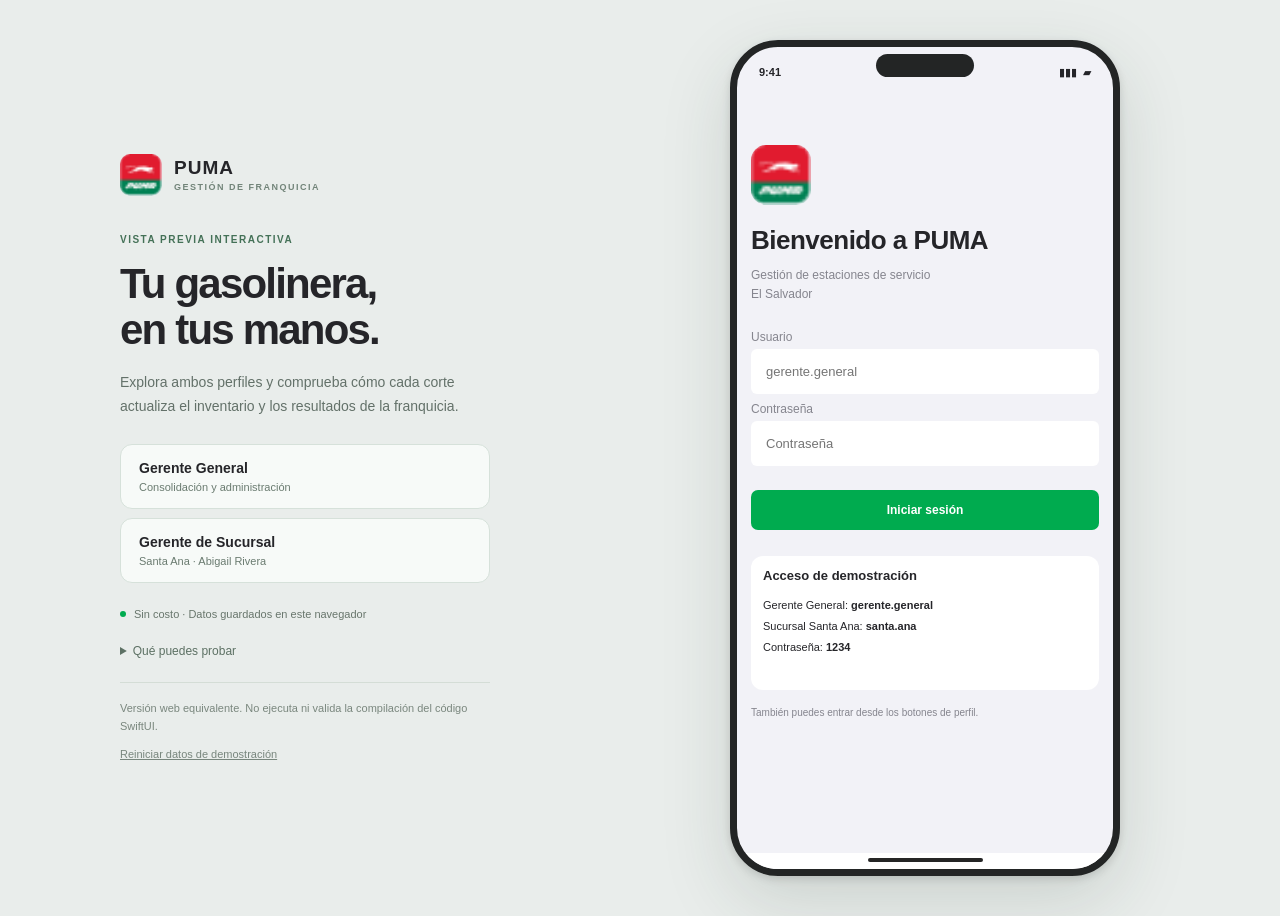
==== web-preview/index.html @ 90e7f9d7 "Implement SwiftUI franchise app and interactive web preview" ====
<!doctype html>
<html lang="es">
<head><meta charset="utf-8"><meta name="viewport" content="width=device-width,initial-scale=1"><meta name="theme-color" content="#00ab4f"><title>PUMA · Vista previa interactiva</title><link rel="icon" href="assets/puma-logo.png"><link rel="stylesheet" href="styles.css"></head>
<body>
<div class="workspace">
 <aside class="preview-panel">
  <div class="preview-brand"><img src="assets/puma-logo.png" alt="PUMA"><span>PUMA<span class="overline">GESTIÓN DE FRANQUICIA</span></span></div>
  <span class="preview-tag">VISTA PREVIA INTERACTIVA</span>
  <h1>Tu gasolinera,<br>en tus manos.</h1>
  <p>Explora ambos perfiles y comprueba cómo cada corte actualiza el inventario y los resultados de la franquicia.</p>
  <div class="role-controls"><button data-action="demo-general" class="role-button"><span>Gerente General</span><small>Consolidación y administración</small></button><button data-action="demo-branch" class="role-button"><span>Gerente de Sucursal</span><small>Santa Ana · Abigail Rivera</small></button></div>
  <div class="preview-note"><span class="status-dot"></span>Sin costo · Datos guardados en este navegador</div>
  <details><summary>Qué puedes probar</summary><ol><li>Abre el perfil de Sucursal.</li><li>Captura el corte vespertino y registra las seis bombas.</li><li>Añade compras o pérdidas y cierra el corte.</li><li>Abre el perfil General y revisa la consolidación.</li></ol></details>
  <p class="technical-note">Versión web equivalente. No ejecuta ni valida la compilación del código SwiftUI.</p>
  <button data-action="reset-request" class="text-button">Reiniciar datos de demostración</button>
 </aside>
 <section class="phone-wrap" aria-label="Vista de la aplicación móvil">
  <div class="phone"><div class="statusbar"><span>9:41</span><span class="island"></span><span>▮▮▮ &nbsp;▰</span></div><main id="app"></main><nav id="navigation" aria-label="Navegación principal"></nav><div class="home-indicator"></div></div>
 </section>
</div>
<div id="toast" role="status" hidden></div>
<dialog id="modal"><div id="modal-content"></div></dialog>
<script src="domain.js"></script><script src="app.js"></script>
</body></html>
---- web-preview/styles.css ----
:root{--green:#00ab4f;--bg:#f2f2f7;--ink:#252529;--muted:#85858e;--line:#ededf1;--critical:#ff3b30;--yellow:#ffcc00;font-family:-apple-system,BlinkMacSystemFont,"Segoe UI",sans-serif;color:var(--ink);background:#e9edeb;font-synthesis:none}
*{box-sizing:border-box}body{margin:0}button,input,select,textarea{font:inherit}button{cursor:pointer}button:disabled{cursor:not-allowed;opacity:.45}button{border:0;background:transparent;color:inherit}button:focus-visible,input:focus-visible,select:focus-visible,summary:focus-visible{outline:3px solid #90dcb0;outline-offset:3px}input,select,textarea{min-width:0;border:1px solid transparent;background:var(--bg);border-radius:6px;padding:10px;width:100%;color:var(--ink)}input[type=checkbox]{width:18px;height:18px;accent-color:var(--green)}input[type=number]{appearance:textfield}input::-webkit-inner-spin-button{appearance:none}label{display:block;font-size:11px;color:var(--muted);margin:8px 0}label input,label select{display:block;margin-top:5px;font-size:13px;color:var(--ink)}label.checkbox{display:flex;align-items:center;gap:8px;color:var(--ink);font-size:12px}h1,h2,h3,p{margin:0}h2{font-size:21px;font-weight:700;letter-spacing:-.5px}h3{font-size:13px;font-weight:650}small{font-size:10px;color:var(--muted)}.workspace{max-width:1120px;min-height:100vh;margin:auto;display:grid;grid-template-columns:1fr 470px;align-items:center;gap:64px;padding:40px}.preview-panel{max-width:370px}.preview-brand{display:flex;align-items:center;gap:12px;font-size:19px;font-weight:750;letter-spacing:1px}.preview-brand img{width:42px;height:42px;border-radius:10px}.overline{display:block;font-size:9px;letter-spacing:1.5px;color:#728479;margin-top:3px}.preview-tag{display:inline-block;margin-top:38px;font-size:10px;letter-spacing:1.5px;font-weight:700;color:#447157}.preview-panel h1{font-size:42px;line-height:1.1;letter-spacing:-1.8px;margin:14px 0 18px;font-weight:750}.preview-panel>p{color:#637169;font-size:14px;line-height:1.7}.role-controls{display:grid;gap:9px;margin:25px 0}.role-button{text-align:left;display:grid;gap:5px;padding:15px 18px;background:#f7faf8;border:1px solid #d6e1da;border-radius:12px}.role-button span{font-size:14px;font-weight:650}.role-button small{color:#6a7b70;font-size:11px}.role-button.active{border-color:var(--green);box-shadow:inset 3px 0 var(--green)}.preview-note{font-size:11px;color:#68766c;display:flex;align-items:center;gap:8px}.status-dot{width:6px;height:6px;display:inline-block;border-radius:50%;background:var(--green)}details{margin:24px 0;font-size:12px;color:#5d7164}summary{cursor:pointer}ol{padding-left:20px;line-height:1.9}.preview-panel>.technical-note{font-size:11px;color:#7a877e;border-top:1px solid #d4ddd6;padding-top:16px}.text-button{font-size:11px;color:#78867d;text-decoration:underline;margin-top:12px;padding:0}.phone-wrap{display:flex;justify-content:center}.phone{width:390px;height:min(840px,calc(100vh - 64px));min-height:640px;border:7px solid #232525;border-radius:48px;background:var(--bg);box-shadow:0 25px 70px #24362b25,0 3px 8px #0002;overflow:hidden;display:flex;flex-direction:column;position:relative}.statusbar{flex:0 0 44px;position:relative;display:flex;justify-content:space-between;align-items:center;padding:6px 22px 0;font-size:11px;font-weight:700}.island{position:absolute;width:98px;height:23px;left:50%;top:7px;transform:translateX(-50%);border-radius:18px;background:#232525}#app{overflow-y:auto;flex:1;scrollbar-width:thin;padding:10px 14px 18px;scrollbar-color:#d9d9e0 transparent}.brand{display:flex;align-items:center;gap:7px;margin-bottom:14px}.brand img{width:32px;height:32px;border-radius:7px}.brand-name{color:var(--green);font-size:10px;font-weight:750}.brand small{font-size:9px;display:block}.brand .avatar{margin-left:auto}.avatar{width:30px;height:30px;border-radius:50%;background:#ffbd66;display:grid;place-items:center;font-size:22px}.welcome{font-size:19px;margin-bottom:12px}.page-head{display:flex;justify-content:space-between;align-items:center;margin:4px 0 15px;gap:8px}.page-head .primary{font-size:11px;padding:7px 12px;min-height:31px}.card{background:#fff;border-radius:12px;padding:12px;margin-bottom:12px}.card h3{margin-bottom:12px}.metrics{display:grid;grid-template-columns:1fr 1fr;gap:9px;margin-bottom:14px}.metric{background:white;border:1px solid #62bde3;border-radius:10px;padding:11px;min-height:88px;position:relative}.metric-title{font-size:11px;display:block;margin-bottom:12px;max-width:85%}.metric strong{font-size:20px;letter-spacing:-.6px;display:block}.metric small{font-size:9px}.metric .bubble{position:absolute;right:9px;top:9px;background:var(--bg);width:23px;height:23px;border-radius:50%;display:grid;place-items:center;color:#8e9ba5}.metric.cyan{background:#aed9e8;border:0;min-height:62px}.metric.cyan .metric-title{font-size:10px;margin-bottom:4px}.metric.cyan strong{font-size:17px}.pills{display:flex;gap:6px;overflow:auto;scrollbar-width:none;margin:10px 0 15px;white-space:nowrap}.pill{background:white;border-radius:20px;border:1px solid var(--line);padding:7px 11px;font-size:10px}.pill.active{background:var(--green);color:white;border-color:var(--green)}.row{display:flex;align-items:center;justify-content:space-between;gap:10px}.row+ .row{margin-top:10px}.muted{color:var(--muted)}.green{color:var(--green)}.critical{color:var(--critical)}.medium{color:#a87500}.optimal{color:var(--green)}.primary{background:var(--green);color:white;border-radius:7px;padding:11px;font-size:12px;font-weight:650;min-height:40px}.outline{border:1px solid var(--green);color:var(--green);border-radius:6px;padding:9px;font-size:11px;min-height:34px}.wide{width:100%}.section-title{font-size:13px;font-weight:700;margin:18px 0 10px}.station-button{text-align:left;display:block;width:100%}.station-button b{font-size:14px}.station-button p{font-size:11px;margin:5px 0}.station-button small{display:block;line-height:1.5}.divider{height:1px;background:var(--line);margin:11px 0}.badge{padding:4px 6px;border-radius:5px;background:#e3f6eb;color:var(--green);font-size:9px;font-weight:650;white-space:nowrap}.badge.critical{background:#fff0ef;color:var(--critical)}.badge.medium{background:#fff7dd;color:#ba8200}.gauge-grid{display:grid;grid-template-columns:repeat(3,1fr);gap:7px}.gauge{display:flex;align-items:center;flex-direction:column;gap:5px;background:var(--bg);border-radius:8px;padding:10px 4px}.gauge-name{font-size:10px;font-weight:650}.tank{position:relative;height:64px;width:32px;border-radius:5px;background:#e5e5ed;overflow:hidden;margin:4px 0}.tank-fill{position:absolute;bottom:0;width:100%;background:var(--green)}.tank-fill.medium{background:var(--yellow)}.tank-fill.critical{background:var(--critical)}.gauge strong{font-size:11px}.gauge small{font-size:9px}.alert{font-size:11px;padding:12px;border-radius:7px;display:flex;gap:9px;margin-bottom:8px;background:#ffecec;color:var(--critical)}.alert p{font-size:9px;color:#777;margin-top:4px}.alert.medium{background:#fff8df;color:#ae8000}.status-strip{background:var(--green);color:white;font-size:10px;font-weight:600;padding:10px;margin:0 -14px 12px}.actions{display:grid;grid-template-columns:repeat(3,1fr);gap:7px}.actions button{font-size:10px;background:#fff;border:1px solid #e7e7ef;border-radius:7px;padding:10px 5px;display:grid;justify-items:center;gap:6px}.actions svg{color:var(--green)}.pump-grid{display:grid;grid-template-columns:repeat(3,1fr);gap:7px}.pump-tile{background:#fff;border-radius:9px;padding:11px 8px;text-align:left;border:1px solid var(--line)}.pump-tile b{display:block;font-size:11px;margin:7px 0 5px}.pump-tile small{display:block;line-height:1.6;font-size:9px}.progress-track{height:6px;background:var(--bg);border-radius:5px;margin-top:6px;overflow:hidden}.progress-fill{height:100%;background:var(--green)}.performance-row{font-size:10px;margin-bottom:13px}.performance-row .row{margin:0}.tabbar{height:57px;display:flex;justify-content:space-around;align-items:center;border-top:1px solid #e6e6ed;background:white;flex:0 0 auto}.tabbar button{width:20%;display:grid;justify-items:center;gap:5px;font-size:8px;color:#96969f;padding:8px 2px}.tabbar button.active{color:var(--green);font-weight:700}.icon{width:17px;height:17px;display:inline-block;vertical-align:middle;stroke:currentColor;stroke-width:1.7;fill:none;stroke-linecap:round;stroke-linejoin:round}.home-indicator{background:#fff;height:16px;flex:0 0 auto}.home-indicator:after{content:"";display:block;width:115px;height:4px;background:#252525;border-radius:4px;margin:5px auto}.segmented{display:flex;gap:3px;padding:3px;background:#fff;border-radius:8px;margin-bottom:13px}.segmented button{font-size:10px;padding:8px 6px;flex:1;border-radius:5px}.segmented button.active{background:var(--green);color:white;font-weight:650}.cut-footer{display:flex;gap:8px;position:sticky;bottom:-18px;background:var(--bg);padding:12px 0 0}.cut-footer .primary{flex:1}.pump-form .row{margin:0}.pump-form h3{margin:0}.pump-fields{display:grid;grid-template-columns:1fr 1fr;gap:10px}.purchase-line{font-size:11px;padding:8px 0;border-bottom:1px solid var(--line)}.purchase-line .remove{color:var(--critical);font-size:11px}.inline-total{background:var(--bg);padding:10px;border-radius:6px;font-size:16px;font-weight:700;margin-top:7px}.login{padding-top:44px}.login .login-logo{width:60px;height:60px;border-radius:15px;margin-bottom:16px}.login h2{font-size:26px;margin-bottom:10px}.login p{font-size:12px;line-height:1.6;margin-bottom:20px}.login form{margin:26px 0}.login label{font-size:12px}.login input{background:white;padding:14px}.login .primary{margin-top:14px}.empty{font-size:12px;color:var(--muted);padding:18px 8px;line-height:1.8}.search{position:relative;margin-bottom:12px}.search input{background:white;padding:11px 12px}.search .icon{position:absolute;right:10px;top:11px;color:var(--green)}.back{font-size:12px;color:var(--green);padding:5px 0;margin-bottom:9px}.chart{width:100%;height:145px}.chart text{font-size:10px;fill:var(--muted)}.chart .line{fill:none;stroke:var(--green);stroke-width:2}.profile-label{font-size:11px;color:var(--muted);margin-bottom:3px}.profile-value{font-size:14px;margin-bottom:15px}dialog{border:0;border-radius:16px;padding:20px;width:min(360px,calc(100vw - 30px));color:var(--ink);box-shadow:0 20px 80px #0003}dialog::backdrop{background:#17211c66}dialog h2{font-size:19px;margin-bottom:10px}dialog p{font-size:12px;line-height:1.7;margin:10px 0}dialog .buttons{display:flex;justify-content:flex-end;gap:10px;margin-top:18px}.dialog-error{color:var(--critical);font-size:11px;line-height:1.5;margin-top:10px}#toast{position:fixed;bottom:24px;left:50%;transform:translateX(-50%);background:#26372c;color:white;padding:12px 18px;border-radius:10px;font-size:12px;z-index:10;max-width:90vw;box-shadow:0 8px 30px #0002}.cut-counter{font-size:11px;padding:10px 0;color:var(--muted)}.fuel-sales .row{font-size:11px;margin:10px 0}.reception .row{font-size:10px}.report-stats{display:grid;grid-template-columns:1fr 1fr;gap:10px}.report-stats .card strong{font-size:19px}.report-stats small{display:block;margin-bottom:8px}.error-panel{color:var(--critical);font-size:12px;line-height:1.6;background:#fff0ee;padding:12px;border-radius:8px}
@media(max-width:760px){.workspace{display:flex;flex-direction:column;padding:16px;gap:18px;align-items:center}.preview-panel{width:100%;max-width:450px}.preview-panel h1,.preview-panel>p:not(.technical-note),.preview-note,details,.preview-tag,.text-button{display:none}.preview-brand{font-size:15px}.preview-brand img{width:32px;height:32px}.role-controls{grid-template-columns:1fr 1fr;margin:14px 0 10px}.role-button{padding:10px}.role-button span{font-size:12px}.role-button small{font-size:9px}.preview-panel>.technical-note{font-size:10px;padding-top:8px}.phone{height:790px;min-height:0;width:min(390px,calc(100vw - 20px));border-width:5px}.phone-wrap{width:100%}.preview-panel h1{font-size:30px}}
@media(prefers-reduced-motion:no-preference){button{transition:background .15s,border-color .15s}.tank-fill,.progress-fill{transition:height .25s,width .25s}}
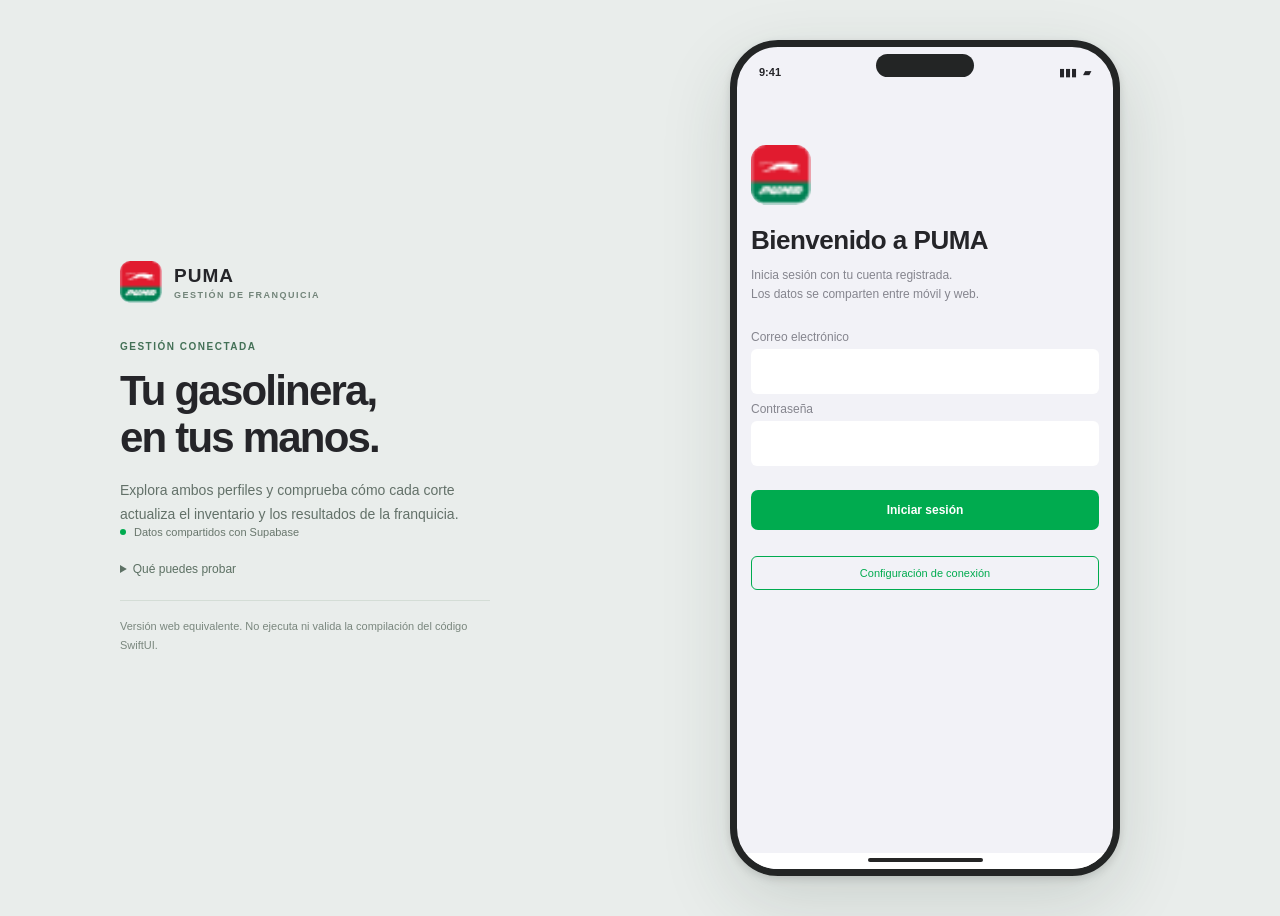
==== commit a96d03c8: "feat: add shift management functionality with scheduling, details, and editing capabilities - Implem" ====
--- a/web-preview/index.html
+++ b/web-preview/index.html
@@ -5,14 +5,14 @@
 <div class="workspace">
  <aside class="preview-panel">
   <div class="preview-brand"><img src="assets/puma-logo.png" alt="PUMA"><span>PUMA<span class="overline">GESTIÓN DE FRANQUICIA</span></span></div>
-  <span class="preview-tag">VISTA PREVIA INTERACTIVA</span>
+  <span class="preview-tag">GESTIÓN CONECTADA</span>
   <h1>Tu gasolinera,<br>en tus manos.</h1>
   <p>Explora ambos perfiles y comprueba cómo cada corte actualiza el inventario y los resultados de la franquicia.</p>
-  <div class="role-controls"><button data-action="demo-general" class="role-button"><span>Gerente General</span><small>Consolidación y administración</small></button><button data-action="demo-branch" class="role-button"><span>Gerente de Sucursal</span><small>Santa Ana · Abigail Rivera</small></button></div>
-  <div class="preview-note"><span class="status-dot"></span>Sin costo · Datos guardados en este navegador</div>
+  <div class="role-controls" hidden><button data-action="demo-general" class="role-button"><span>Gerente General</span><small>Consolidación y administración</small></button><button data-action="demo-branch" class="role-button"><span>Gerente de Sucursal</span><small>Santa Ana · Abigail Rivera</small></button></div>
+  <div class="preview-note"><span class="status-dot"></span>Datos compartidos con Supabase</div>
   <details><summary>Qué puedes probar</summary><ol><li>Abre el perfil de Sucursal.</li><li>Captura el corte vespertino y registra las seis bombas.</li><li>Añade compras o pérdidas y cierra el corte.</li><li>Abre el perfil General y revisa la consolidación.</li></ol></details>
   <p class="technical-note">Versión web equivalente. No ejecuta ni valida la compilación del código SwiftUI.</p>
-  <button data-action="reset-request" class="text-button">Reiniciar datos de demostración</button>
+  <button hidden data-action="reset-request" class="text-button">Reiniciar datos de demostración</button>
  </aside>
  <section class="phone-wrap" aria-label="Vista de la aplicación móvil">
   <div class="phone"><div class="statusbar"><span>9:41</span><span class="island"></span><span>▮▮▮ &nbsp;▰</span></div><main id="app"></main><nav id="navigation" aria-label="Navegación principal"></nav><div class="home-indicator"></div></div>
@@ -20,5 +20,5 @@
 </div>
 <div id="toast" role="status" hidden></div>
 <dialog id="modal"><div id="modal-content"></div></dialog>
-<script src="domain.js"></script><script src="app.js"></script>
+<script src="domain.js"></script><script src="operations.js"></script><script src="app.js"></script><script src="modules.js"></script><script src="shifts.js"></script><script src="supabase.js"></script>
 </body></html>
--- a/web-preview/styles.css
+++ b/web-preview/styles.css
@@ -1,4 +1,7 @@
 :root{--green:#00ab4f;--bg:#f2f2f7;--ink:#252529;--muted:#85858e;--line:#ededf1;--critical:#ff3b30;--yellow:#ffcc00;font-family:-apple-system,BlinkMacSystemFont,"Segoe UI",sans-serif;color:var(--ink);background:#e9edeb;font-synthesis:none}
+[hidden]{display:none!important}
+.person-initials{display:grid;place-items:center;width:40px;height:40px;border-radius:50%;background:#e4f7ec;color:var(--green);font-weight:700;flex-shrink:0}.shift-badge.pending{background:#fff8df;color:#bc7900}.product-edit{display:block;margin:8px 0 0 auto;font-size:10px;color:var(--green)}.service-heading{display:flex;align-items:center;gap:10px;font-size:12px;margin-bottom:10px}.service-icon,.add-product{display:grid;place-items:center;width:28px;height:28px;border-radius:6px;background:#e4f7ec;color:var(--green);font-size:19px}.service-notes{font-size:11px;line-height:1.6}.cart-line{padding:9px 0;border-bottom:1px solid var(--line);font-size:11px}.cart-line .row{margin-top:7px}.cart-line input{width:58px;padding:6px}.sale-success{text-align:center;padding:25px 0}.sale-success>span{display:grid;place-items:center;margin:0 auto 15px;width:48px;height:48px;border-radius:50%;background:#e4f7ec;color:var(--green);font-size:24px}#app:has([data-design-view]) .card>h3{color:var(--green)}#app:has([data-design-view]) .card .buttons{margin-top:12px}#modal:has(form[data-module]){background:var(--bg);border-radius:12px}#modal:has(form[data-module]) h2{font-size:19px}form[data-module] fieldset{border:0;border-radius:10px;background:white;padding:12px;margin:14px 0}form[data-module] legend{float:left;width:100%;font-size:12px;font-weight:650;color:var(--green);margin-bottom:8px}form[data-module] fieldset label{clear:both}form[data-module] .buttons{position:sticky;bottom:0;background:var(--bg);padding-top:12px}
 *{box-sizing:border-box}body{margin:0}button,input,select,textarea{font:inherit}button{cursor:pointer}button:disabled{cursor:not-allowed;opacity:.45}button{border:0;background:transparent;color:inherit}button:focus-visible,input:focus-visible,select:focus-visible,summary:focus-visible{outline:3px solid #90dcb0;outline-offset:3px}input,select,textarea{min-width:0;border:1px solid transparent;background:var(--bg);border-radius:6px;padding:10px;width:100%;color:var(--ink)}input[type=checkbox]{width:18px;height:18px;accent-color:var(--green)}input[type=number]{appearance:textfield}input::-webkit-inner-spin-button{appearance:none}label{display:block;font-size:11px;color:var(--muted);margin:8px 0}label input,label select{display:block;margin-top:5px;font-size:13px;color:var(--ink)}label.checkbox{display:flex;align-items:center;gap:8px;color:var(--ink);font-size:12px}h1,h2,h3,p{margin:0}h2{font-size:21px;font-weight:700;letter-spacing:-.5px}h3{font-size:13px;font-weight:650}small{font-size:10px;color:var(--muted)}.workspace{max-width:1120px;min-height:100vh;margin:auto;display:grid;grid-template-columns:1fr 470px;align-items:center;gap:64px;padding:40px}.preview-panel{max-width:370px}.preview-brand{display:flex;align-items:center;gap:12px;font-size:19px;font-weight:750;letter-spacing:1px}.preview-brand img{width:42px;height:42px;border-radius:10px}.overline{display:block;font-size:9px;letter-spacing:1.5px;color:#728479;margin-top:3px}.preview-tag{display:inline-block;margin-top:38px;font-size:10px;letter-spacing:1.5px;font-weight:700;color:#447157}.preview-panel h1{font-size:42px;line-height:1.1;letter-spacing:-1.8px;margin:14px 0 18px;font-weight:750}.preview-panel>p{color:#637169;font-size:14px;line-height:1.7}.role-controls{display:grid;gap:9px;margin:25px 0}.role-button{text-align:left;display:grid;gap:5px;padding:15px 18px;background:#f7faf8;border:1px solid #d6e1da;border-radius:12px}.role-button span{font-size:14px;font-weight:650}.role-button small{color:#6a7b70;font-size:11px}.role-button.active{border-color:var(--green);box-shadow:inset 3px 0 var(--green)}.preview-note{font-size:11px;color:#68766c;display:flex;align-items:center;gap:8px}.status-dot{width:6px;height:6px;display:inline-block;border-radius:50%;background:var(--green)}details{margin:24px 0;font-size:12px;color:#5d7164}summary{cursor:pointer}ol{padding-left:20px;line-height:1.9}.preview-panel>.technical-note{font-size:11px;color:#7a877e;border-top:1px solid #d4ddd6;padding-top:16px}.text-button{font-size:11px;color:#78867d;text-decoration:underline;margin-top:12px;padding:0}.phone-wrap{display:flex;justify-content:center}.phone{width:390px;height:min(840px,calc(100vh - 64px));min-height:640px;border:7px solid #232525;border-radius:48px;background:var(--bg);box-shadow:0 25px 70px #24362b25,0 3px 8px #0002;overflow:hidden;display:flex;flex-direction:column;position:relative}.statusbar{flex:0 0 44px;position:relative;display:flex;justify-content:space-between;align-items:center;padding:6px 22px 0;font-size:11px;font-weight:700}.island{position:absolute;width:98px;height:23px;left:50%;top:7px;transform:translateX(-50%);border-radius:18px;background:#232525}#app{overflow-y:auto;flex:1;scrollbar-width:thin;padding:10px 14px 18px;scrollbar-color:#d9d9e0 transparent}.brand{display:flex;align-items:center;gap:7px;margin-bottom:14px}.brand img{width:32px;height:32px;border-radius:7px}.brand-name{color:var(--green);font-size:10px;font-weight:750}.brand small{font-size:9px;display:block}.brand .avatar{margin-left:auto}.avatar{width:30px;height:30px;border-radius:50%;background:#ffbd66;display:grid;place-items:center;font-size:22px}.welcome{font-size:19px;margin-bottom:12px}.page-head{display:flex;justify-content:space-between;align-items:center;margin:4px 0 15px;gap:8px}.page-head .primary{font-size:11px;padding:7px 12px;min-height:31px}.card{background:#fff;border-radius:12px;padding:12px;margin-bottom:12px}.card h3{margin-bottom:12px}.metrics{display:grid;grid-template-columns:1fr 1fr;gap:9px;margin-bottom:14px}.metric{background:white;border:1px solid #62bde3;border-radius:10px;padding:11px;min-height:88px;position:relative}.metric-title{font-size:11px;display:block;margin-bottom:12px;max-width:85%}.metric strong{font-size:20px;letter-spacing:-.6px;display:block}.metric small{font-size:9px}.metric .bubble{position:absolute;right:9px;top:9px;background:var(--bg);width:23px;height:23px;border-radius:50%;display:grid;place-items:center;color:#8e9ba5}.metric.cyan{background:#aed9e8;border:0;min-height:62px}.metric.cyan .metric-title{font-size:10px;margin-bottom:4px}.metric.cyan strong{font-size:17px}.pills{display:flex;gap:6px;overflow:auto;scrollbar-width:none;margin:10px 0 15px;white-space:nowrap}.pill{background:white;border-radius:20px;border:1px solid var(--line);padding:7px 11px;font-size:10px}.pill.active{background:var(--green);color:white;border-color:var(--green)}.row{display:flex;align-items:center;justify-content:space-between;gap:10px}.row+ .row{margin-top:10px}.muted{color:var(--muted)}.green{color:var(--green)}.critical{color:var(--critical)}.medium{color:#a87500}.optimal{color:var(--green)}.primary{background:var(--green);color:white;border-radius:7px;padding:11px;font-size:12px;font-weight:650;min-height:40px}.outline{border:1px solid var(--green);color:var(--green);border-radius:6px;padding:9px;font-size:11px;min-height:34px}.wide{width:100%}.section-title{font-size:13px;font-weight:700;margin:18px 0 10px}.station-button{text-align:left;display:block;width:100%}.station-button b{font-size:14px}.station-button p{font-size:11px;margin:5px 0}.station-button small{display:block;line-height:1.5}.divider{height:1px;background:var(--line);margin:11px 0}.badge{padding:4px 6px;border-radius:5px;background:#e3f6eb;color:var(--green);font-size:9px;font-weight:650;white-space:nowrap}.badge.critical{background:#fff0ef;color:var(--critical)}.badge.medium{background:#fff7dd;color:#ba8200}.gauge-grid{display:grid;grid-template-columns:repeat(3,1fr);gap:7px}.gauge{display:flex;align-items:center;flex-direction:column;gap:5px;background:var(--bg);border-radius:8px;padding:10px 4px}.gauge-name{font-size:10px;font-weight:650}.tank{position:relative;height:64px;width:32px;border-radius:5px;background:#e5e5ed;overflow:hidden;margin:4px 0}.tank-fill{position:absolute;bottom:0;width:100%;background:var(--green)}.tank-fill.medium{background:var(--yellow)}.tank-fill.critical{background:var(--critical)}.gauge strong{font-size:11px}.gauge small{font-size:9px}.alert{font-size:11px;padding:12px;border-radius:7px;display:flex;gap:9px;margin-bottom:8px;background:#ffecec;color:var(--critical)}.alert p{font-size:9px;color:#777;margin-top:4px}.alert.medium{background:#fff8df;color:#ae8000}.status-strip{background:var(--green);color:white;font-size:10px;font-weight:600;padding:10px;margin:0 -14px 12px}.actions{display:grid;grid-template-columns:repeat(3,1fr);gap:7px}.actions button{font-size:10px;background:#fff;border:1px solid #e7e7ef;border-radius:7px;padding:10px 5px;display:grid;justify-items:center;gap:6px}.actions svg{color:var(--green)}.pump-grid{display:grid;grid-template-columns:repeat(3,1fr);gap:7px}.pump-tile{background:#fff;border-radius:9px;padding:11px 8px;text-align:left;border:1px solid var(--line)}.pump-tile b{display:block;font-size:11px;margin:7px 0 5px}.pump-tile small{display:block;line-height:1.6;font-size:9px}.progress-track{height:6px;background:var(--bg);border-radius:5px;margin-top:6px;overflow:hidden}.progress-fill{height:100%;background:var(--green)}.performance-row{font-size:10px;margin-bottom:13px}.performance-row .row{margin:0}.tabbar{height:57px;display:flex;justify-content:space-around;align-items:center;border-top:1px solid #e6e6ed;background:white;flex:0 0 auto}.tabbar button{width:20%;display:grid;justify-items:center;gap:5px;font-size:8px;color:#96969f;padding:8px 2px}.tabbar button.active{color:var(--green);font-weight:700}.icon{width:17px;height:17px;display:inline-block;vertical-align:middle;stroke:currentColor;stroke-width:1.7;fill:none;stroke-linecap:round;stroke-linejoin:round}.home-indicator{background:#fff;height:16px;flex:0 0 auto}.home-indicator:after{content:"";display:block;width:115px;height:4px;background:#252525;border-radius:4px;margin:5px auto}.segmented{display:flex;gap:3px;padding:3px;background:#fff;border-radius:8px;margin-bottom:13px}.segmented button{font-size:10px;padding:8px 6px;flex:1;border-radius:5px}.segmented button.active{background:var(--green);color:white;font-weight:650}.cut-footer{display:flex;gap:8px;position:sticky;bottom:-18px;background:var(--bg);padding:12px 0 0}.cut-footer .primary{flex:1}.pump-form .row{margin:0}.pump-form h3{margin:0}.pump-fields{display:grid;grid-template-columns:1fr 1fr;gap:10px}.purchase-line{font-size:11px;padding:8px 0;border-bottom:1px solid var(--line)}.purchase-line .remove{color:var(--critical);font-size:11px}.inline-total{background:var(--bg);padding:10px;border-radius:6px;font-size:16px;font-weight:700;margin-top:7px}.login{padding-top:44px}.login .login-logo{width:60px;height:60px;border-radius:15px;margin-bottom:16px}.login h2{font-size:26px;margin-bottom:10px}.login p{font-size:12px;line-height:1.6;margin-bottom:20px}.login form{margin:26px 0}.login label{font-size:12px}.login input{background:white;padding:14px}.login .primary{margin-top:14px}.empty{font-size:12px;color:var(--muted);padding:18px 8px;line-height:1.8}.search{position:relative;margin-bottom:12px}.search input{background:white;padding:11px 12px}.search .icon{position:absolute;right:10px;top:11px;color:var(--green)}.back{font-size:12px;color:var(--green);padding:5px 0;margin-bottom:9px}.chart{width:100%;height:145px}.chart text{font-size:10px;fill:var(--muted)}.chart .line{fill:none;stroke:var(--green);stroke-width:2}.profile-label{font-size:11px;color:var(--muted);margin-bottom:3px}.profile-value{font-size:14px;margin-bottom:15px}dialog{border:0;border-radius:16px;padding:20px;width:min(360px,calc(100vw - 30px));color:var(--ink);box-shadow:0 20px 80px #0003}dialog::backdrop{background:#17211c66}dialog h2{font-size:19px;margin-bottom:10px}dialog p{font-size:12px;line-height:1.7;margin:10px 0}dialog .buttons{display:flex;justify-content:flex-end;gap:10px;margin-top:18px}.dialog-error{color:var(--critical);font-size:11px;line-height:1.5;margin-top:10px}#toast{position:fixed;bottom:24px;left:50%;transform:translateX(-50%);background:#26372c;color:white;padding:12px 18px;border-radius:10px;font-size:12px;z-index:10;max-width:90vw;box-shadow:0 8px 30px #0002}.cut-counter{font-size:11px;padding:10px 0;color:var(--muted)}.fuel-sales .row{font-size:11px;margin:10px 0}.reception .row{font-size:10px}.report-stats{display:grid;grid-template-columns:1fr 1fr;gap:10px}.report-stats .card strong{font-size:19px}.report-stats small{display:block;margin-bottom:8px}.error-panel{color:var(--critical);font-size:12px;line-height:1.6;background:#fff0ee;padding:12px;border-radius:8px}
 @media(max-width:760px){.workspace{display:flex;flex-direction:column;padding:16px;gap:18px;align-items:center}.preview-panel{width:100%;max-width:450px}.preview-panel h1,.preview-panel>p:not(.technical-note),.preview-note,details,.preview-tag,.text-button{display:none}.preview-brand{font-size:15px}.preview-brand img{width:32px;height:32px}.role-controls{grid-template-columns:1fr 1fr;margin:14px 0 10px}.role-button{padding:10px}.role-button span{font-size:12px}.role-button small{font-size:9px}.preview-panel>.technical-note{font-size:10px;padding-top:8px}.phone{height:790px;min-height:0;width:min(390px,calc(100vw - 20px));border-width:5px}.phone-wrap{width:100%}.preview-panel h1{font-size:30px}}
 @media(prefers-reduced-motion:no-preference){button{transition:background .15s,border-color .15s}.tank-fill,.progress-fill{transition:height .25s,width .25s}}
+.shift-subtitle{font-size:10px;color:var(--green);margin:5px 0 14px}.shift-filters{display:grid;grid-template-columns:1fr 1fr;gap:8px}.shift-filters label{font-size:9px}.shift-filters input,.shift-filters select{padding:8px;font-size:10px}.shift-summary{display:grid;grid-template-columns:repeat(4,1fr);background:white;border-radius:9px;padding:12px 6px;margin:10px 0}.shift-summary div{text-align:center}.shift-summary strong{display:block;font-size:15px}.shift-summary small{font-size:8px}.programado{color:var(--green)}.en-curso{color:#1682ff}.completado{color:#9898a3}.cancelado{color:var(--critical)}.shift-meta{font-size:9px;color:var(--muted);margin:7px 0}.shift-group-title{font-size:11px;margin:15px 0 8px;text-transform:capitalize}.shift-row{width:100%;text-align:left;position:relative;padding-right:22px}.shift-row b{font-size:12px}.shift-row p{font-size:10px;margin-top:5px}.shift-row small{font-size:9px}.shift-chevron{position:absolute;right:10px;bottom:18px;color:var(--muted)}.shift-badge{font-size:8px;font-weight:650;padding:4px 6px;border-radius:5px;background:#e4f7ec;white-space:nowrap}.shift-badge.en-curso{background:#edf4ff}.shift-badge.completado{background:#f0f0f5}.shift-badge.cancelado{background:#fff0ef}.shift-sticky{position:sticky;bottom:-18px;background:var(--bg);padding:12px 0 0;margin-top:18px}.shift-sticky.buttons{display:flex;gap:10px}.shift-sticky.buttons>*{flex:1}.shift-presets{display:grid;grid-template-columns:1fr 1fr;gap:7px;margin:7px 0 12px}.shift-presets button{background:var(--bg);border-radius:6px;padding:9px 6px;font-size:10px}.shift-presets small{display:block;font-size:8px;margin-top:3px}.shift-presets .active{background:var(--green);color:white}.shift-presets .active small{color:white}.shift-identity{border:1px solid var(--green);margin-top:14px}.shift-identity h3{margin:8px 0 5px}.shift-info-row{display:flex;justify-content:space-between;gap:12px;font-size:10px;padding:8px 0;border-bottom:1px solid var(--line)}.shift-info-row span{color:var(--muted)}.shift-info-row b{text-align:right;font-weight:550}.shift-warning,.shift-error,.shift-success{font-size:10px;padding:12px;border-radius:8px;margin:12px 0;line-height:1.6}.shift-warning{background:#fff8df;color:#756029}.shift-warning p,.shift-error p,.shift-success p{margin-top:5px}.shift-error{background:#fff0ef;color:var(--critical)}.shift-success{background:#e4f7ec;color:#138344}.shift-valid{font-size:9px;color:var(--green);margin:8px 0}.danger{border-color:var(--critical);color:var(--critical)}.connection-state{font-size:10px;color:var(--green);padding:6px 14px;background:#e4f7ec}.connection-state.failed{background:#fff0ef;color:var(--critical)}
